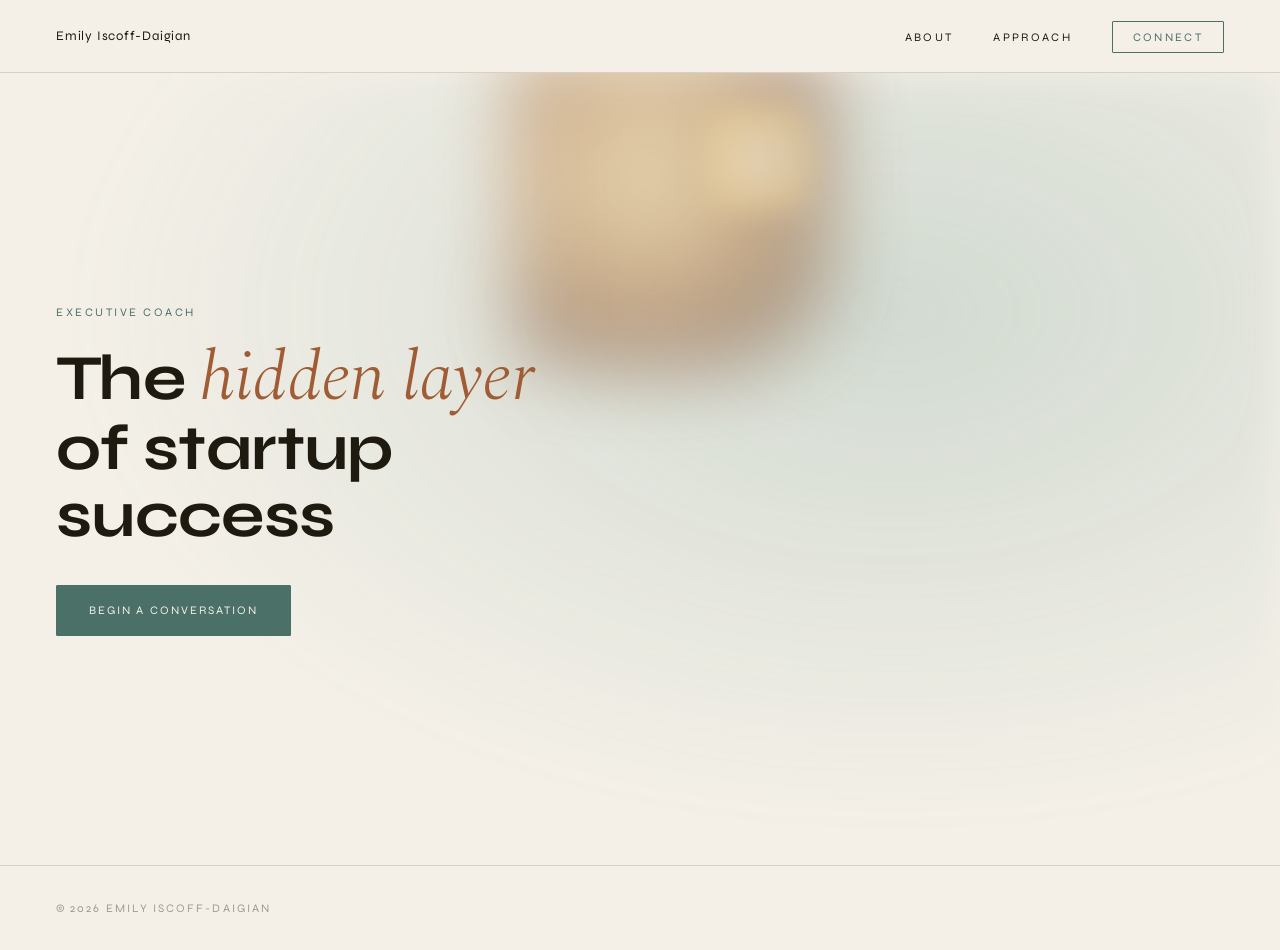
==== index.html @ 6ed61cd8 "Remove page teasers section from landing page https://claude.ai/code/session_013zcBgqRzsQoxGCvCycDuA" ====
<!DOCTYPE html>
<html lang="en">
<head>
  <meta charset="UTF-8" />
  <meta name="viewport" content="width=device-width, initial-scale=1.0" />
  <title>Emily Iscoff-Daigian — Executive Coach</title>
  <meta name="description" content="Executive coaching for founders and startup leaders. Emily Iscoff-Daigian works at the intersection of depth and performance." />
  <link rel="stylesheet" href="styles.css" />
</head>
<body>

  <!-- Navigation -->
  <nav class="site-nav">
    <a href="index.html" class="nav-logo">Emily Iscoff-Daigian</a>
    <ul class="nav-links">
      <li><a href="about.html">About</a></li>
      <li><a href="services.html">Approach</a></li>
      <li><a href="contact.html" class="nav-cta">Connect</a></li>
    </ul>
    <button class="hamburger" aria-label="Toggle menu" aria-expanded="false">
      <span></span>
      <span></span>
      <span></span>
    </button>
  </nav>

  <!-- Mobile menu -->
  <div class="mobile-menu">
    <a href="about.html">About</a>
    <a href="services.html">Approach</a>
    <a href="contact.html">Connect</a>
  </div>

  <!-- Hero -->
  <section class="hero">
    <div class="orb-1"></div>
    <div class="orb-2"></div>
    <div class="orb-3"></div>
    <div class="hero-content">
      <p class="eyebrow">Executive Coach</p>
      <h1>
        The <em class="italic-accent">hidden layer</em><br>
        of startup success
      </h1>
      <a href="https://calendly.com/emily_foundercoach/20min" class="btn btn-sage">Begin a conversation</a>
    </div>
  </section>

  <!-- Footer -->
  <footer class="site-footer">
    <p>&copy; 2026 Emily Iscoff-Daigian</p>
  </footer>

  <script src="script.js"></script>
</body>
</html>
---- styles.css ----
/* ============================================================
   Emily Iscoff-Daigian — Executive Coaching Site
   Design system per brief
   ============================================================ */

/* Google Fonts */
@import url('https://fonts.googleapis.com/css2?family=Syne:wght@400;500;700&family=Spectral:ital,wght@1,300&display=swap');

/* ------------------------------------------------------------
   Custom Properties
   ------------------------------------------------------------ */
:root {
  --dark-earth:    #1E1A10;
  --terracotta:    #A05C34;
  --coastal-sage:  #4A7068;
  --deep-teal:     #3A4E48;
  --linen:         #F4F0E8;
  --warm-sand:     #EDE8DE;
  --border:        0.5px solid #D8D0C0;
}

/* ------------------------------------------------------------
   Reset & Base
   ------------------------------------------------------------ */
*, *::before, *::after {
  box-sizing: border-box;
  margin: 0;
  padding: 0;
}

html {
  font-size: 16px;
  scroll-behavior: smooth;
}

body {
  background-color: var(--linen);
  color: var(--dark-earth);
  font-family: 'Syne', sans-serif;
  font-weight: 400;
  line-height: 1.75;
  -webkit-font-smoothing: antialiased;
  -moz-osx-font-smoothing: grayscale;
}

img {
  display: block;
  max-width: 100%;
}

a {
  color: inherit;
  text-decoration: none;
}

/* ------------------------------------------------------------
   Typography helpers
   ------------------------------------------------------------ */
h1, h2, h3 {
  font-family: 'Syne', sans-serif;
  font-weight: 700;
  letter-spacing: -0.01em;
  line-height: 1.08;
  color: var(--dark-earth);
}

.italic-accent {
  font-family: 'Spectral', serif;
  font-weight: 300;
  font-style: italic;
  color: var(--terracotta);
  font-size: 1.08em;
}

.eyebrow {
  font-family: 'Syne', sans-serif;
  font-weight: 400;
  font-size: 0.72rem;
  text-transform: uppercase;
  letter-spacing: 0.22em;
  color: var(--coastal-sage);
}

/* ------------------------------------------------------------
   Navigation
   ------------------------------------------------------------ */
.site-nav {
  display: flex;
  align-items: center;
  justify-content: space-between;
  padding: 22px 56px;
  border-bottom: var(--border);
  background: var(--linen);
  position: sticky;
  top: 0;
  z-index: 200;
}

.nav-logo {
  font-family: 'Syne', sans-serif;
  font-weight: 400;
  font-size: 0.82rem;
  letter-spacing: 0.06em;
  color: var(--dark-earth);
  text-decoration: none;
  white-space: nowrap;
}

.nav-links {
  display: flex;
  align-items: center;
  gap: 40px;
  list-style: none;
}

.nav-links a {
  font-family: 'Syne', sans-serif;
  font-weight: 400;
  font-size: 0.72rem;
  text-transform: uppercase;
  letter-spacing: 0.2em;
  color: var(--dark-earth);
  text-decoration: none;
  transition: color 0.2s ease;
}

.nav-links a:hover {
  color: var(--terracotta);
}

.nav-links .nav-cta {
  border: 0.5px solid var(--coastal-sage);
  padding: 8px 20px;
  border-radius: 1px;
  color: var(--coastal-sage);
}

.nav-links .nav-cta:hover {
  color: var(--terracotta);
  border-color: var(--terracotta);
}

/* Hamburger */
.hamburger {
  display: none;
  flex-direction: column;
  gap: 5px;
  cursor: pointer;
  background: none;
  border: none;
  padding: 4px;
}

.hamburger span {
  display: block;
  width: 22px;
  height: 1px;
  background: var(--dark-earth);
  transition: all 0.25s ease;
}

.hamburger.open span:nth-child(1) {
  transform: translateY(6px) rotate(45deg);
}
.hamburger.open span:nth-child(2) {
  opacity: 0;
}
.hamburger.open span:nth-child(3) {
  transform: translateY(-6px) rotate(-45deg);
}

/* Mobile menu */
.mobile-menu {
  display: none;
  position: fixed;
  top: 65px;
  left: 0;
  right: 0;
  background: var(--linen);
  border-bottom: var(--border);
  padding: 8px 0;
  z-index: 199;
}

.mobile-menu.open {
  display: block;
}

.mobile-menu a {
  display: block;
  font-family: 'Syne', sans-serif;
  font-weight: 400;
  font-size: 0.78rem;
  text-transform: uppercase;
  letter-spacing: 0.2em;
  color: var(--dark-earth);
  text-decoration: none;
  padding: 16px 24px;
  border-bottom: var(--border);
  transition: color 0.2s;
}

.mobile-menu a:last-child {
  border-bottom: none;
}

.mobile-menu a:hover {
  color: var(--terracotta);
}

/* ------------------------------------------------------------
   Buttons
   ------------------------------------------------------------ */
.btn {
  display: inline-block;
  font-family: 'Syne', sans-serif;
  font-weight: 400;
  font-size: 0.72rem;
  text-transform: uppercase;
  letter-spacing: 0.18em;
  text-decoration: none;
  padding: 14px 32px;
  border-radius: 1px;
  transition: background 0.2s ease, border-color 0.2s ease, color 0.2s ease;
  cursor: pointer;
}

.btn-sage {
  background: var(--coastal-sage);
  color: var(--linen);
  border: 0.5px solid var(--coastal-sage);
}

.btn-sage:hover {
  background: var(--deep-teal);
  border-color: var(--deep-teal);
}

.btn-outline {
  background: transparent;
  color: var(--coastal-sage);
  border: 0.5px solid var(--coastal-sage);
}

.btn-outline:hover {
  color: var(--terracotta);
  border-color: var(--terracotta);
}

/* ------------------------------------------------------------
   Hero — Landing page
   ------------------------------------------------------------ */
.hero {
  position: relative;
  min-height: 88vh;
  display: flex;
  align-items: center;
  padding: 80px 56px;
  overflow: hidden;
  background: var(--linen);
}

/* Orb layers */
.orb-1,
.orb-2,
.orb-3 {
  position: absolute;
  pointer-events: none;
  z-index: 0;
}

.orb-1 {
  inset: 0;
  background: radial-gradient(ellipse at 70% 30%, rgba(100,150,138,0.24) 0%, transparent 65%);
  filter: blur(20px);
}

.orb-2 {
  top: -20px;
  left: 40%;
  width: 320px;
  height: 320px;
  background: radial-gradient(circle at 42% 38%, #F0C880 0%, #C07830 40%, #6A3010 70%, transparent 90%);
  opacity: 0.44;
  filter: blur(38px);
}

.orb-3 {
  top: 30px;
  left: 55%;
  width: 110px;
  height: 110px;
  background: radial-gradient(circle, #FDF4E0 0%, #F0D8A0 60%, transparent 100%);
  opacity: 0.5;
  filter: blur(14px);
}

.hero-content {
  position: relative;
  z-index: 1;
  max-width: 560px;
}

.hero-content h1 {
  font-size: clamp(2.6rem, 5vw, 4.2rem);
  margin: 20px 0 36px;
  line-height: 1.05;
}

/* ------------------------------------------------------------
   Below-fold page teasers
   ------------------------------------------------------------ */
.page-teasers {
  padding: 80px 56px;
  max-width: 1100px;
  margin: 0 auto;
}

.teasers-grid {
  display: grid;
  grid-template-columns: 1fr 1fr 1fr;
}

.teaser-item {
  padding: 40px 48px 40px 0;
}

.teaser-item + .teaser-item {
  padding-left: 48px;
  border-left: var(--border);
}

.teaser-label {
  font-family: 'Syne', sans-serif;
  font-weight: 700;
  font-size: 0.88rem;
  letter-spacing: -0.01em;
  margin-bottom: 10px;
  color: var(--dark-earth);
}

.teaser-desc {
  font-size: 0.88rem;
  line-height: 1.65;
  color: var(--dark-earth);
  opacity: 0.65;
}

/* ------------------------------------------------------------
   Quote band
   ------------------------------------------------------------ */
.quote-band {
  background: var(--deep-teal);
  padding: 88px 56px;
}

.quote-band blockquote {
  max-width: 680px;
  margin: 0 auto;
  font-family: 'Spectral', serif;
  font-weight: 300;
  font-style: italic;
  font-size: clamp(1.2rem, 2.4vw, 1.65rem);
  color: var(--linen);
  line-height: 1.55;
}

.quote-band cite {
  display: block;
  margin-top: 28px;
  font-family: 'Syne', sans-serif;
  font-style: normal;
  font-weight: 400;
  font-size: 0.7rem;
  text-transform: uppercase;
  letter-spacing: 0.2em;
  color: rgba(244, 240, 232, 0.5);
}

/* ------------------------------------------------------------
   Dividers
   ------------------------------------------------------------ */
.site-divider {
  border: none;
  border-top: var(--border);
  margin: 0 56px;
}

/* ------------------------------------------------------------
   Page header (inner pages)
   ------------------------------------------------------------ */
.page-header {
  padding: 88px 56px 48px;
  max-width: 960px;
  margin: 0 auto;
}

.page-header h1 {
  font-size: clamp(2.2rem, 4.5vw, 3.5rem);
  margin-top: 20px;
  line-height: 1.06;
}

/* ------------------------------------------------------------
   About page
   ------------------------------------------------------------ */
.about-narrative {
  padding: 0 56px 72px;
  max-width: 720px;
  margin: 0 auto;
}

.about-narrative p {
  font-size: 1.05rem;
  line-height: 1.82;
  margin-bottom: 28px;
  color: var(--dark-earth);
}

.about-narrative p:last-child {
  margin-bottom: 0;
}

.headshot-wrap {
  padding: 0 56px 80px;
  max-width: 1100px;
  margin: 0 auto;
}

.headshot-wrap img {
  width: 100%;
  max-height: 620px;
  object-fit: cover;
  object-position: center top;
}

.credentials {
  padding: 56px 56px 88px;
  max-width: 720px;
  margin: 0 auto;
  border-top: var(--border);
}

.credentials p {
  font-size: 0.9rem;
  line-height: 1.75;
  color: var(--dark-earth);
  opacity: 0.7;
  margin-bottom: 16px;
}

.credentials p:last-child {
  margin-bottom: 0;
}

/* ------------------------------------------------------------
   Services & Approach page
   ------------------------------------------------------------ */
.services-intro {
  padding: 0 56px 64px;
  max-width: 720px;
  margin: 0 auto;
}

.services-intro p {
  font-size: 1.05rem;
  line-height: 1.82;
}

.offering {
  padding: 56px 56px;
  max-width: 720px;
  margin: 0 auto;
  border-top: var(--border);
}

.offering h3 {
  font-size: 1rem;
  letter-spacing: 0.01em;
  margin-bottom: 14px;
  color: var(--dark-earth);
}

.offering p {
  font-size: 1rem;
  line-height: 1.82;
  color: var(--dark-earth);
  opacity: 0.75;
}

.services-cta-wrap {
  padding: 64px 56px 88px;
  max-width: 720px;
  margin: 0 auto;
  border-top: var(--border);
}

/* ------------------------------------------------------------
   Contact page
   ------------------------------------------------------------ */
.contact-section {
  padding: 0 56px 88px;
  max-width: 640px;
  margin: 0 auto;
}

.contact-section p {
  font-size: 1.05rem;
  line-height: 1.82;
  margin-bottom: 48px;
  color: var(--dark-earth);
}

/* ------------------------------------------------------------
   Footer
   ------------------------------------------------------------ */
.site-footer {
  padding: 32px 56px;
  border-top: var(--border);
  display: flex;
  align-items: center;
  justify-content: space-between;
}

.site-footer p {
  font-size: 0.72rem;
  text-transform: uppercase;
  letter-spacing: 0.18em;
  color: var(--dark-earth);
  opacity: 0.4;
}

/* ------------------------------------------------------------
   Responsive — mobile
   ------------------------------------------------------------ */
@media (max-width: 768px) {
  .site-nav {
    padding: 18px 24px;
  }

  .nav-links {
    display: none;
  }

  .hamburger {
    display: flex;
  }

  .mobile-menu {
    top: 57px;
  }

  .hero {
    padding: 64px 24px 72px;
    min-height: auto;
  }

  .page-teasers,
  .quote-band,
  .page-header,
  .about-narrative,
  .headshot-wrap,
  .credentials,
  .services-intro,
  .offering,
  .services-cta-wrap,
  .contact-section {
    padding-left: 24px;
    padding-right: 24px;
  }

  .site-divider {
    margin: 0 24px;
  }

  .teasers-grid {
    grid-template-columns: 1fr;
  }

  .teaser-item {
    padding: 36px 0;
    border-bottom: var(--border);
  }

  .teaser-item + .teaser-item {
    padding-left: 0;
    border-left: none;
    border-bottom: var(--border);
  }

  .teaser-item:last-child {
    border-bottom: none;
  }

  .site-footer {
    padding: 28px 24px;
    flex-direction: column;
    gap: 8px;
    text-align: center;
  }
}
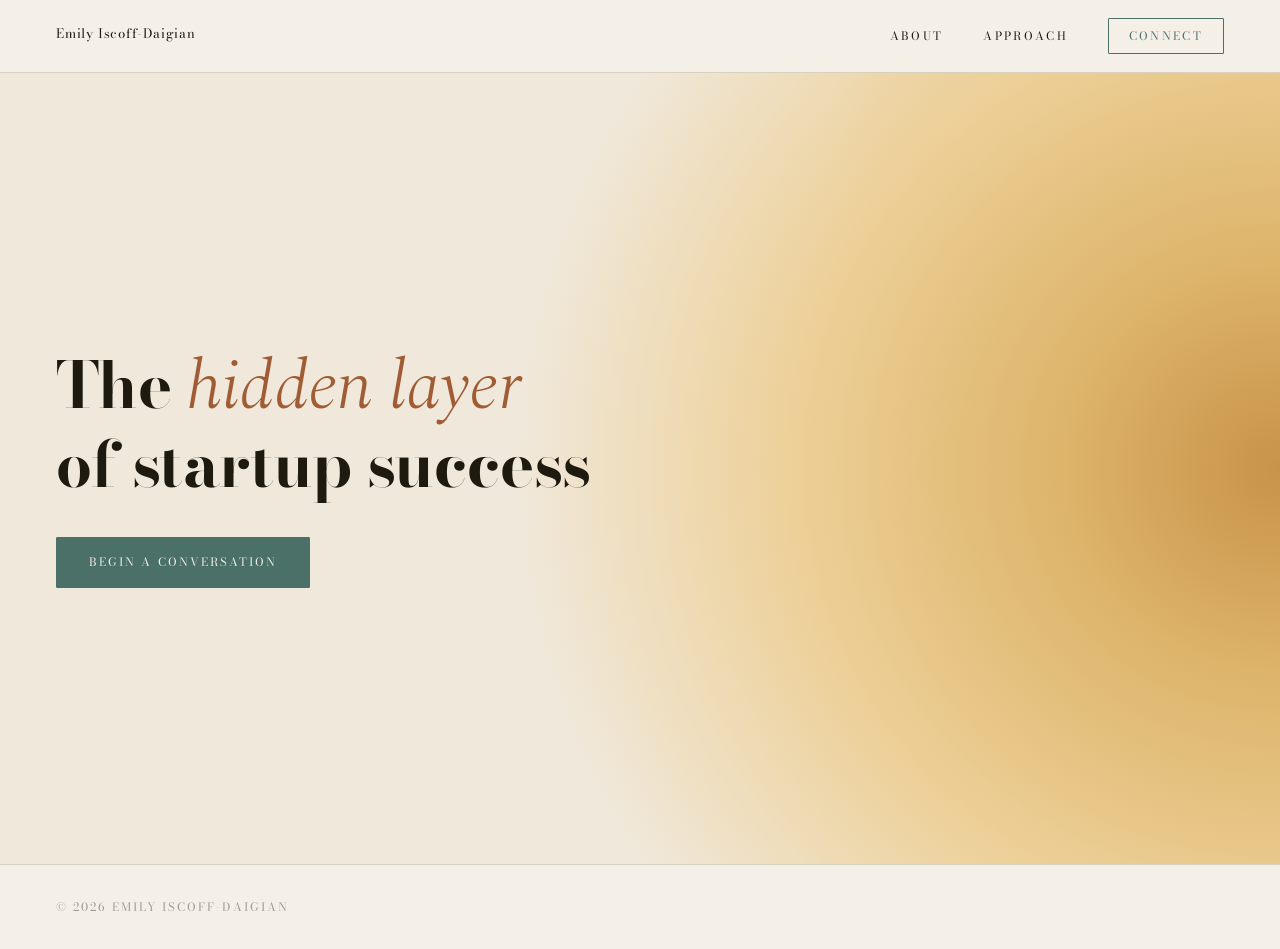
==== commit 30a77921: "Switch Syne to Bodoni Moda, warm gradient hero, remove eyebrow https://claude.ai/code/session_013zcB" ====
--- a/index.html
+++ b/index.html
@@ -33,11 +33,7 @@
 
   <!-- Hero -->
   <section class="hero">
-    <div class="orb-1"></div>
-    <div class="orb-2"></div>
-    <div class="orb-3"></div>
     <div class="hero-content">
-      <p class="eyebrow">Executive Coach</p>
       <h1>
         The <em class="italic-accent">hidden layer</em><br>
         of startup success
--- a/styles.css
+++ b/styles.css
@@ -4,7 +4,7 @@
    ============================================================ */
 
 /* Google Fonts */
-@import url('https://fonts.googleapis.com/css2?family=Syne:wght@400;500;700&family=Spectral:ital,wght@1,300&display=swap');
+@import url('https://fonts.googleapis.com/css2?family=Bodoni+Moda:ital,opsz,wght@0,6..96,400;0,6..96,700;1,6..96,400&family=Spectral:ital,wght@1,300&display=swap');
 
 /* ------------------------------------------------------------
    Custom Properties
@@ -31,12 +31,13 @@
 html {
   font-size: 16px;
   scroll-behavior: smooth;
+  overflow-x: clip; /* clip, not hidden — avoids creating a scroll container */
 }
 
 body {
   background-color: var(--linen);
   color: var(--dark-earth);
-  font-family: 'Syne', sans-serif;
+  font-family: 'Bodoni Moda', serif;
   font-weight: 400;
   line-height: 1.75;
   -webkit-font-smoothing: antialiased;
@@ -57,11 +58,12 @@
    Typography helpers
    ------------------------------------------------------------ */
 h1, h2, h3 {
-  font-family: 'Syne', sans-serif;
+  font-family: 'Bodoni Moda', serif;
   font-weight: 700;
   letter-spacing: -0.01em;
-  line-height: 1.08;
-  color: var(--dark-earth);
+  line-height: 1.2;
+  color: var(--dark-earth);
+  font-optical-sizing: auto;
 }
 
 .italic-accent {
@@ -73,7 +75,7 @@
 }
 
 .eyebrow {
-  font-family: 'Syne', sans-serif;
+  font-family: 'Bodoni Moda', serif;
   font-weight: 400;
   font-size: 0.72rem;
   text-transform: uppercase;
@@ -88,22 +90,33 @@
   display: flex;
   align-items: center;
   justify-content: space-between;
-  padding: 22px 56px;
-  border-bottom: var(--border);
+  padding: 20px 56px 24px;
   background: var(--linen);
   position: sticky;
   top: 0;
   z-index: 200;
 }
 
+/* Border as pseudo-element so it is never in the text's line box */
+.site-nav::after {
+  content: '';
+  position: absolute;
+  bottom: 0;
+  left: 0;
+  right: 0;
+  height: 0.5px;
+  background: #D8D0C0;
+}
+
 .nav-logo {
-  font-family: 'Syne', sans-serif;
+  font-family: 'Bodoni Moda', serif;
   font-weight: 400;
   font-size: 0.82rem;
   letter-spacing: 0.06em;
   color: var(--dark-earth);
   text-decoration: none;
   white-space: nowrap;
+  line-height: 1.5;
 }
 
 .nav-links {
@@ -114,7 +127,7 @@
 }
 
 .nav-links a {
-  font-family: 'Syne', sans-serif;
+  font-family: 'Bodoni Moda', serif;
   font-weight: 400;
   font-size: 0.72rem;
   text-transform: uppercase;
@@ -188,7 +201,7 @@
 
 .mobile-menu a {
   display: block;
-  font-family: 'Syne', sans-serif;
+  font-family: 'Bodoni Moda', serif;
   font-weight: 400;
   font-size: 0.78rem;
   text-transform: uppercase;
@@ -213,7 +226,7 @@
    ------------------------------------------------------------ */
 .btn {
   display: inline-block;
-  font-family: 'Syne', sans-serif;
+  font-family: 'Bodoni Moda', serif;
   font-weight: 400;
   font-size: 0.72rem;
   text-transform: uppercase;
@@ -251,60 +264,25 @@
    Hero — Landing page
    ------------------------------------------------------------ */
 .hero {
-  position: relative;
   min-height: 88vh;
   display: flex;
   align-items: center;
   padding: 80px 56px;
-  overflow: hidden;
-  background: var(--linen);
-}
-
-/* Orb layers */
-.orb-1,
-.orb-2,
-.orb-3 {
-  position: absolute;
-  pointer-events: none;
-  z-index: 0;
-}
-
-.orb-1 {
-  inset: 0;
-  background: radial-gradient(ellipse at 70% 30%, rgba(100,150,138,0.24) 0%, transparent 65%);
-  filter: blur(20px);
-}
-
-.orb-2 {
-  top: -20px;
-  left: 40%;
-  width: 320px;
-  height: 320px;
-  background: radial-gradient(circle at 42% 38%, #F0C880 0%, #C07830 40%, #6A3010 70%, transparent 90%);
-  opacity: 0.44;
-  filter: blur(38px);
-}
-
-.orb-3 {
-  top: 30px;
-  left: 55%;
-  width: 110px;
-  height: 110px;
-  background: radial-gradient(circle, #FDF4E0 0%, #F0D8A0 60%, transparent 100%);
-  opacity: 0.5;
-  filter: blur(14px);
+  background:
+    radial-gradient(ellipse 85% 130% at 100% 50%, #C8924A 0%, #DDB46A 20%, #EDD098 45%, transparent 70%),
+    radial-gradient(ellipse 55% 90% at 95% 5%, rgba(200, 140, 55, 0.45) 0%, transparent 55%),
+    #F0E8DA;
 }
 
 .hero-content {
-  position: relative;
-  z-index: 1;
   max-width: 560px;
 }
 
 .hero-content h1 {
   font-size: clamp(2.6rem, 5vw, 4.2rem);
-  margin: 20px 0 36px;
-  line-height: 1.05;
+  margin: 0 0 36px;
+  line-height: 1.15;
+  font-optical-sizing: auto;
 }
 
 /* ------------------------------------------------------------
@@ -331,7 +309,7 @@
 }
 
 .teaser-label {
-  font-family: 'Syne', sans-serif;
+  font-family: 'Bodoni Moda', serif;
   font-weight: 700;
   font-size: 0.88rem;
   letter-spacing: -0.01em;
@@ -368,7 +346,7 @@
 .quote-band cite {
   display: block;
   margin-top: 28px;
-  font-family: 'Syne', sans-serif;
+  font-family: 'Bodoni Moda', serif;
   font-style: normal;
   font-weight: 400;
   font-size: 0.7rem;
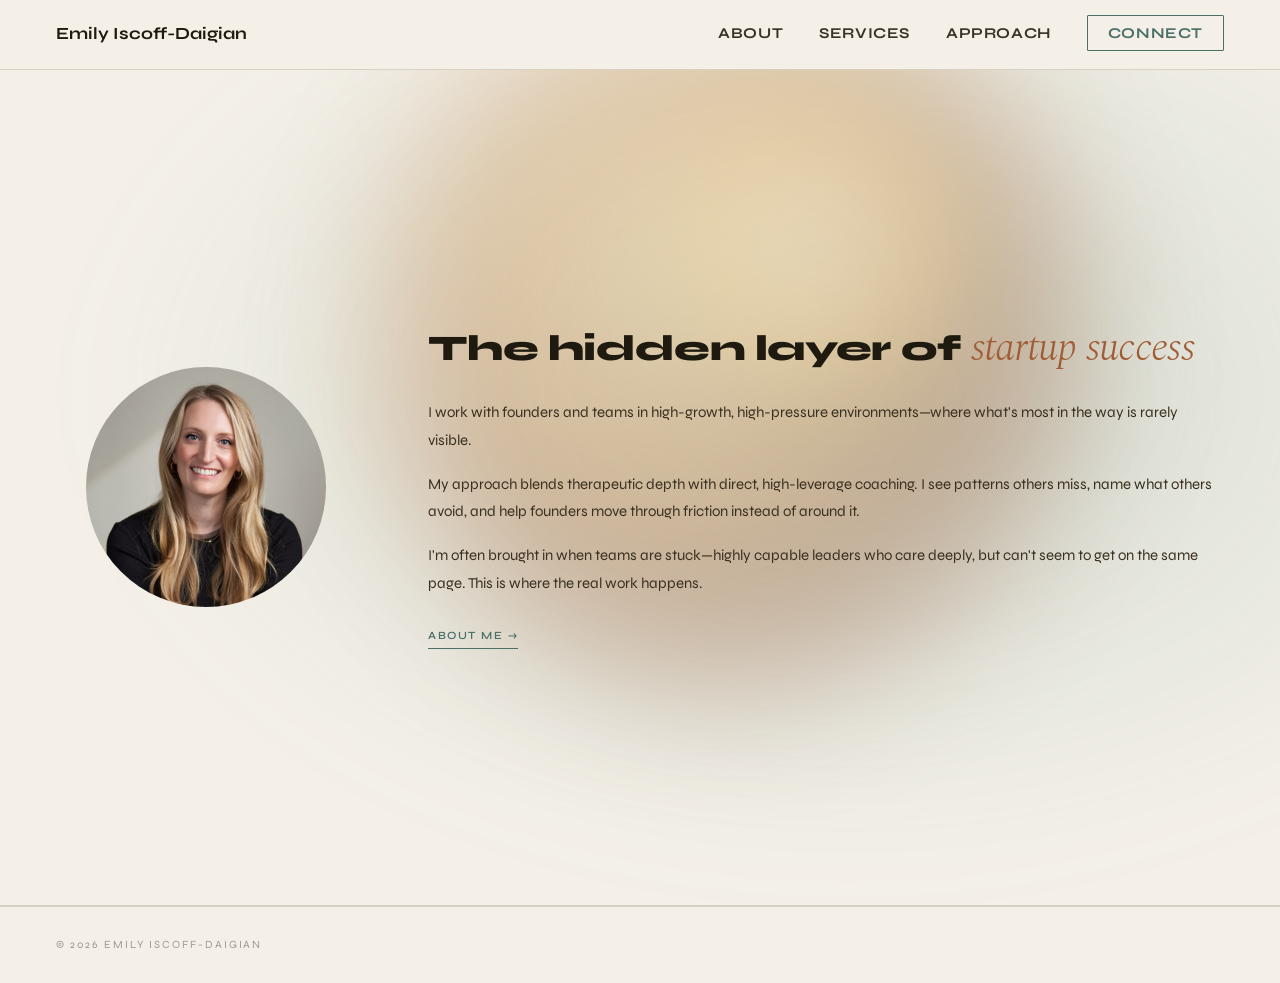
==== commit ae0e6c04: "Full rebuild: 5-page site, new design system, orb on all pages - Switch back to Syne (400/600/700/80" ====
--- a/index.html
+++ b/index.html
@@ -9,40 +9,46 @@
 </head>
 <body>
 
-  <!-- Navigation -->
   <nav class="site-nav">
     <a href="index.html" class="nav-logo">Emily Iscoff-Daigian</a>
     <ul class="nav-links">
       <li><a href="about.html">About</a></li>
-      <li><a href="services.html">Approach</a></li>
+      <li><a href="services.html">Services</a></li>
+      <li><a href="approach.html">Approach</a></li>
       <li><a href="contact.html" class="nav-cta">Connect</a></li>
     </ul>
     <button class="hamburger" aria-label="Toggle menu" aria-expanded="false">
-      <span></span>
-      <span></span>
-      <span></span>
+      <span></span><span></span><span></span>
     </button>
   </nav>
 
-  <!-- Mobile menu -->
   <div class="mobile-menu">
     <a href="about.html">About</a>
-    <a href="services.html">Approach</a>
+    <a href="services.html">Services</a>
+    <a href="approach.html">Approach</a>
     <a href="contact.html">Connect</a>
   </div>
 
-  <!-- Hero -->
   <section class="hero">
-    <div class="hero-content">
-      <h1>
-        The <em class="italic-accent">hidden layer</em><br>
-        of startup success
-      </h1>
-      <a href="https://calendly.com/emily_foundercoach/20min" class="btn btn-sage">Begin a conversation</a>
+    <div class="orb-wrapper">
+      <div class="orb-layer-1"></div>
+      <div class="orb-layer-2"></div>
+      <div class="orb-layer-3"></div>
+    </div>
+
+    <div class="hero-photo">
+      <img src="images/headshot.jpg" alt="Emily Iscoff-Daigian" class="hero-headshot" />
+    </div>
+
+    <div class="hero-text">
+      <h1>The hidden layer of <em class="italic-accent">startup success</em></h1>
+      <p>I work with founders and teams in high-growth, high-pressure environments—where what's most in the way is rarely visible.</p>
+      <p>My approach blends therapeutic depth with direct, high-leverage coaching. I see patterns others miss, name what others avoid, and help founders move through friction instead of around it.</p>
+      <p>I'm often brought in when teams are stuck—highly capable leaders who care deeply, but can't seem to get on the same page. This is where the real work happens.</p>
+      <a href="about.html" class="text-link">About me →</a>
     </div>
   </section>
 
-  <!-- Footer -->
   <footer class="site-footer">
     <p>&copy; 2026 Emily Iscoff-Daigian</p>
   </footer>
--- a/styles.css
+++ b/styles.css
@@ -1,22 +1,22 @@
 /* ============================================================
    Emily Iscoff-Daigian — Executive Coaching Site
-   Design system per brief
    ============================================================ */
 
-/* Google Fonts */
-@import url('https://fonts.googleapis.com/css2?family=Bodoni+Moda:ital,opsz,wght@0,6..96,400;0,6..96,700;1,6..96,400&family=Spectral:ital,wght@1,300&display=swap');
+@import url('https://fonts.googleapis.com/css2?family=Syne:wght@400;500;600;700;800&family=Spectral:ital,wght@1,300&display=swap');
 
 /* ------------------------------------------------------------
    Custom Properties
    ------------------------------------------------------------ */
 :root {
-  --dark-earth:    #1E1A10;
-  --terracotta:    #A05C34;
-  --coastal-sage:  #4A7068;
-  --deep-teal:     #3A4E48;
-  --linen:         #F4F0E8;
-  --warm-sand:     #EDE8DE;
-  --border:        0.5px solid #D8D0C0;
+  --dark-earth:   #1E1A10;
+  --body-text:    #3A3020;
+  --nav-link:     #3A3428;
+  --terracotta:   #A05C34;
+  --coastal-sage: #4A7068;
+  --deep-teal:    #3A4E48;
+  --linen:        #F4F0E8;
+  --warm-sand:    #EDE8DE;
+  --border:       0.5px solid #D8D0C0;
 }
 
 /* ------------------------------------------------------------
@@ -31,15 +31,16 @@
 html {
   font-size: 16px;
   scroll-behavior: smooth;
-  overflow-x: clip; /* clip, not hidden — avoids creating a scroll container */
+  overflow-x: clip;
 }
 
 body {
   background-color: var(--linen);
-  color: var(--dark-earth);
-  font-family: 'Bodoni Moda', serif;
+  color: var(--body-text);
+  font-family: 'Syne', sans-serif;
   font-weight: 400;
-  line-height: 1.75;
+  font-size: 15px;
+  line-height: 1.85;
   -webkit-font-smoothing: antialiased;
   -moz-osx-font-smoothing: grayscale;
 }
@@ -55,15 +56,24 @@
 }
 
 /* ------------------------------------------------------------
-   Typography helpers
-   ------------------------------------------------------------ */
-h1, h2, h3 {
-  font-family: 'Bodoni Moda', serif;
+   Typography
+   ------------------------------------------------------------ */
+h1 {
+  font-family: 'Syne', sans-serif;
+  font-weight: 800;
+  font-size: 48px;
+  letter-spacing: -0.02em;
+  line-height: 1.1;
+  color: var(--dark-earth);
+}
+
+h2 {
+  font-family: 'Syne', sans-serif;
   font-weight: 700;
+  font-size: 22px;
   letter-spacing: -0.01em;
-  line-height: 1.2;
+  line-height: 1.25;
   color: var(--dark-earth);
-  font-optical-sizing: auto;
 }
 
 .italic-accent {
@@ -71,16 +81,7 @@
   font-weight: 300;
   font-style: italic;
   color: var(--terracotta);
-  font-size: 1.08em;
-}
-
-.eyebrow {
-  font-family: 'Bodoni Moda', serif;
-  font-weight: 400;
-  font-size: 0.72rem;
-  text-transform: uppercase;
-  letter-spacing: 0.22em;
-  color: var(--coastal-sage);
+  font-size: 1.1em;
 }
 
 /* ------------------------------------------------------------
@@ -90,14 +91,13 @@
   display: flex;
   align-items: center;
   justify-content: space-between;
-  padding: 20px 56px 24px;
+  padding: 20px 56px 22px;
   background: var(--linen);
   position: sticky;
   top: 0;
   z-index: 200;
 }
 
-/* Border as pseudo-element so it is never in the text's line box */
 .site-nav::after {
   content: '';
   position: absolute;
@@ -109,10 +109,9 @@
 }
 
 .nav-logo {
-  font-family: 'Bodoni Moda', serif;
-  font-weight: 400;
-  font-size: 0.82rem;
-  letter-spacing: 0.06em;
+  font-family: 'Syne', sans-serif;
+  font-weight: 700;
+  font-size: 17px;
   color: var(--dark-earth);
   text-decoration: none;
   white-space: nowrap;
@@ -122,17 +121,17 @@
 .nav-links {
   display: flex;
   align-items: center;
-  gap: 40px;
+  gap: 36px;
   list-style: none;
 }
 
 .nav-links a {
-  font-family: 'Bodoni Moda', serif;
-  font-weight: 400;
-  font-size: 0.72rem;
+  font-family: 'Syne', sans-serif;
+  font-weight: 700;
+  font-size: 15px;
   text-transform: uppercase;
-  letter-spacing: 0.2em;
-  color: var(--dark-earth);
+  letter-spacing: 0.04em;
+  color: var(--nav-link);
   text-decoration: none;
   transition: color 0.2s ease;
 }
@@ -172,21 +171,15 @@
   transition: all 0.25s ease;
 }
 
-.hamburger.open span:nth-child(1) {
-  transform: translateY(6px) rotate(45deg);
-}
-.hamburger.open span:nth-child(2) {
-  opacity: 0;
-}
-.hamburger.open span:nth-child(3) {
-  transform: translateY(-6px) rotate(-45deg);
-}
+.hamburger.open span:nth-child(1) { transform: translateY(6px) rotate(45deg); }
+.hamburger.open span:nth-child(2) { opacity: 0; }
+.hamburger.open span:nth-child(3) { transform: translateY(-6px) rotate(-45deg); }
 
 /* Mobile menu */
 .mobile-menu {
   display: none;
   position: fixed;
-  top: 65px;
+  top: 63px;
   left: 0;
   right: 0;
   background: var(--linen);
@@ -195,44 +188,37 @@
   z-index: 199;
 }
 
-.mobile-menu.open {
-  display: block;
-}
+.mobile-menu.open { display: block; }
 
 .mobile-menu a {
   display: block;
-  font-family: 'Bodoni Moda', serif;
-  font-weight: 400;
-  font-size: 0.78rem;
+  font-family: 'Syne', sans-serif;
+  font-weight: 700;
+  font-size: 14px;
   text-transform: uppercase;
-  letter-spacing: 0.2em;
-  color: var(--dark-earth);
+  letter-spacing: 0.04em;
+  color: var(--nav-link);
   text-decoration: none;
   padding: 16px 24px;
   border-bottom: var(--border);
   transition: color 0.2s;
 }
 
-.mobile-menu a:last-child {
-  border-bottom: none;
-}
-
-.mobile-menu a:hover {
-  color: var(--terracotta);
-}
-
-/* ------------------------------------------------------------
-   Buttons
+.mobile-menu a:last-child { border-bottom: none; }
+.mobile-menu a:hover { color: var(--terracotta); }
+
+/* ------------------------------------------------------------
+   Buttons & Links
    ------------------------------------------------------------ */
 .btn {
   display: inline-block;
-  font-family: 'Bodoni Moda', serif;
-  font-weight: 400;
-  font-size: 0.72rem;
+  font-family: 'Syne', sans-serif;
+  font-weight: 600;
+  font-size: 11px;
   text-transform: uppercase;
-  letter-spacing: 0.18em;
+  letter-spacing: 0.14em;
   text-decoration: none;
-  padding: 14px 32px;
+  padding: 14px 28px;
   border-radius: 1px;
   transition: background 0.2s ease, border-color 0.2s ease, color 0.2s ease;
   cursor: pointer;
@@ -260,248 +246,222 @@
   border-color: var(--terracotta);
 }
 
-/* ------------------------------------------------------------
-   Hero — Landing page
+.text-link {
+  font-family: 'Syne', sans-serif;
+  font-weight: 600;
+  font-size: 11px;
+  text-transform: uppercase;
+  letter-spacing: 0.14em;
+  color: var(--coastal-sage);
+  text-decoration: none;
+  border-bottom: 0.5px solid var(--coastal-sage);
+  padding-bottom: 2px;
+  display: inline-block;
+  transition: color 0.2s, border-color 0.2s;
+}
+
+.text-link:hover {
+  color: var(--terracotta);
+  border-color: var(--terracotta);
+}
+
+/* ------------------------------------------------------------
+   Orb treatment (shared across all pages)
+   ------------------------------------------------------------ */
+.orb-wrapper {
+  position: absolute;
+  inset: 0;
+  pointer-events: none;
+  overflow: hidden;
+}
+
+.orb-layer-1 {
+  position: absolute;
+  inset: -60px;
+  background: radial-gradient(ellipse at 65% 40%, rgba(100,150,138,0.22) 0%, transparent 60%);
+  filter: blur(40px);
+}
+
+.orb-layer-2 {
+  position: absolute;
+  top: -80px;
+  left: 30%;
+  width: 700px;
+  height: 700px;
+  border-radius: 50%;
+  background: radial-gradient(circle at 42% 38%, #F0C880 0%, #C07830 38%, #7A3E18 65%, transparent 88%);
+  opacity: 0.36;
+  filter: blur(70px);
+}
+
+.orb-layer-3 {
+  position: absolute;
+  top: 20px;
+  left: 52%;
+  width: 300px;
+  height: 300px;
+  border-radius: 50%;
+  background: radial-gradient(circle, #FDF4E0 0%, #F0D8A0 55%, transparent 100%);
+  opacity: 0.38;
+  filter: blur(40px);
+}
+
+/* ------------------------------------------------------------
+   Landing page — two-column hero
    ------------------------------------------------------------ */
 .hero {
-  min-height: 88vh;
+  position: relative;
+  overflow: hidden;
+  padding: 72px 56px;
+  display: grid;
+  grid-template-columns: 300px 1fr;
+  gap: 72px;
+  align-items: center;
+  min-height: calc(100vh - 64px);
+  border-bottom: var(--border);
+}
+
+.hero-photo {
+  position: relative;
+  z-index: 1;
   display: flex;
   align-items: center;
-  padding: 80px 56px;
-  background:
-    radial-gradient(ellipse 85% 130% at 100% 50%, #C8924A 0%, #DDB46A 20%, #EDD098 45%, transparent 70%),
-    radial-gradient(ellipse 55% 90% at 95% 5%, rgba(200, 140, 55, 0.45) 0%, transparent 55%),
-    #F0E8DA;
-}
-
-.hero-content {
-  max-width: 560px;
-}
-
-.hero-content h1 {
-  font-size: clamp(2.6rem, 5vw, 4.2rem);
-  margin: 0 0 36px;
+  justify-content: center;
+}
+
+.hero-headshot {
+  width: 240px;
+  height: 240px;
+  border-radius: 50%;
+  object-fit: cover;
+  object-position: center 8%;
+  display: block;
+}
+
+.headshot-placeholder {
+  width: 240px;
+  height: 240px;
+  border-radius: 50%;
+  background: #D8D0C0;
+  display: flex;
+  align-items: center;
+  justify-content: center;
+}
+
+.hero-text {
+  position: relative;
+  z-index: 1;
+}
+
+.hero-text h1 {
+  font-size: 36px;
   line-height: 1.15;
-  font-optical-sizing: auto;
-}
-
-/* ------------------------------------------------------------
-   Below-fold page teasers
-   ------------------------------------------------------------ */
-.page-teasers {
-  padding: 80px 56px;
-  max-width: 1100px;
-  margin: 0 auto;
-}
-
-.teasers-grid {
-  display: grid;
-  grid-template-columns: 1fr 1fr 1fr;
-}
-
-.teaser-item {
-  padding: 40px 48px 40px 0;
-}
-
-.teaser-item + .teaser-item {
-  padding-left: 48px;
-  border-left: var(--border);
-}
-
-.teaser-label {
-  font-family: 'Bodoni Moda', serif;
-  font-weight: 700;
-  font-size: 0.88rem;
-  letter-spacing: -0.01em;
-  margin-bottom: 10px;
-  color: var(--dark-earth);
-}
-
-.teaser-desc {
-  font-size: 0.88rem;
-  line-height: 1.65;
-  color: var(--dark-earth);
-  opacity: 0.65;
-}
-
-/* ------------------------------------------------------------
-   Quote band
-   ------------------------------------------------------------ */
-.quote-band {
-  background: var(--deep-teal);
-  padding: 88px 56px;
-}
-
-.quote-band blockquote {
-  max-width: 680px;
-  margin: 0 auto;
-  font-family: 'Spectral', serif;
-  font-weight: 300;
-  font-style: italic;
-  font-size: clamp(1.2rem, 2.4vw, 1.65rem);
-  color: var(--linen);
-  line-height: 1.55;
-}
-
-.quote-band cite {
-  display: block;
-  margin-top: 28px;
-  font-family: 'Bodoni Moda', serif;
-  font-style: normal;
-  font-weight: 400;
-  font-size: 0.7rem;
-  text-transform: uppercase;
-  letter-spacing: 0.2em;
-  color: rgba(244, 240, 232, 0.5);
-}
-
-/* ------------------------------------------------------------
-   Dividers
-   ------------------------------------------------------------ */
-.site-divider {
-  border: none;
-  border-top: var(--border);
-  margin: 0 56px;
-}
-
-/* ------------------------------------------------------------
-   Page header (inner pages)
+  margin-bottom: 28px;
+}
+
+.hero-text p {
+  font-size: 15px;
+  line-height: 1.85;
+  color: var(--body-text);
+  margin-bottom: 16px;
+}
+
+.hero-text .text-link {
+  margin-top: 12px;
+}
+
+/* ------------------------------------------------------------
+   Inner page header (orb zone)
    ------------------------------------------------------------ */
 .page-header {
-  padding: 88px 56px 48px;
-  max-width: 960px;
-  margin: 0 auto;
+  position: relative;
+  overflow: hidden;
+  padding: 72px 56px 56px;
+  border-bottom: var(--border);
 }
 
 .page-header h1 {
-  font-size: clamp(2.2rem, 4.5vw, 3.5rem);
-  margin-top: 20px;
-  line-height: 1.06;
-}
-
-/* ------------------------------------------------------------
-   About page
-   ------------------------------------------------------------ */
-.about-narrative {
-  padding: 0 56px 72px;
+  position: relative;
+  z-index: 1;
+}
+
+/* ------------------------------------------------------------
+   Page body (inner pages)
+   ------------------------------------------------------------ */
+.page-body {
   max-width: 720px;
   margin: 0 auto;
-}
-
-.about-narrative p {
-  font-size: 1.05rem;
-  line-height: 1.82;
-  margin-bottom: 28px;
-  color: var(--dark-earth);
-}
-
-.about-narrative p:last-child {
+  padding: 56px 40px 88px;
+}
+
+.page-body p {
+  font-size: 15px;
+  line-height: 1.85;
+  color: var(--body-text);
+  margin-bottom: 20px;
+}
+
+.page-body p:last-child {
   margin-bottom: 0;
 }
 
-.headshot-wrap {
-  padding: 0 56px 80px;
-  max-width: 1100px;
-  margin: 0 auto;
-}
-
-.headshot-wrap img {
-  width: 100%;
-  max-height: 620px;
-  object-fit: cover;
-  object-position: center top;
-}
-
-.credentials {
-  padding: 56px 56px 88px;
-  max-width: 720px;
-  margin: 0 auto;
+/* Content sections (services / approach) */
+.content-section {
+  margin-top: 44px;
+  padding-top: 44px;
   border-top: var(--border);
 }
 
-.credentials p {
-  font-size: 0.9rem;
-  line-height: 1.75;
-  color: var(--dark-earth);
-  opacity: 0.7;
+.content-section:first-child {
+  margin-top: 0;
+  padding-top: 0;
+  border-top: none;
+}
+
+.content-section h2 {
+  margin-bottom: 20px;
+}
+
+.content-section p {
+  font-size: 15px;
+  line-height: 1.85;
+  color: var(--body-text);
   margin-bottom: 16px;
 }
 
-.credentials p:last-child {
+.content-section p:last-child {
   margin-bottom: 0;
 }
 
-/* ------------------------------------------------------------
-   Services & Approach page
-   ------------------------------------------------------------ */
-.services-intro {
-  padding: 0 56px 64px;
-  max-width: 720px;
-  margin: 0 auto;
-}
-
-.services-intro p {
-  font-size: 1.05rem;
-  line-height: 1.82;
-}
-
-.offering {
-  padding: 56px 56px;
-  max-width: 720px;
-  margin: 0 auto;
+.content-section ul {
+  margin: 0 0 16px 0;
+  padding-left: 18px;
+}
+
+.content-section ul li {
+  font-size: 15px;
+  line-height: 1.85;
+  color: var(--body-text);
+  margin-bottom: 4px;
+}
+
+/* CTA row at bottom of page body */
+.page-cta {
+  margin-top: 48px;
+  padding-top: 48px;
   border-top: var(--border);
 }
 
-.offering h3 {
-  font-size: 1rem;
-  letter-spacing: 0.01em;
-  margin-bottom: 14px;
-  color: var(--dark-earth);
-}
-
-.offering p {
-  font-size: 1rem;
-  line-height: 1.82;
-  color: var(--dark-earth);
-  opacity: 0.75;
-}
-
-.services-cta-wrap {
-  padding: 64px 56px 88px;
-  max-width: 720px;
-  margin: 0 auto;
+/* ------------------------------------------------------------
+   Footer
+   ------------------------------------------------------------ */
+.site-footer {
+  padding: 28px 56px;
   border-top: var(--border);
 }
 
-/* ------------------------------------------------------------
-   Contact page
-   ------------------------------------------------------------ */
-.contact-section {
-  padding: 0 56px 88px;
-  max-width: 640px;
-  margin: 0 auto;
-}
-
-.contact-section p {
-  font-size: 1.05rem;
-  line-height: 1.82;
-  margin-bottom: 48px;
-  color: var(--dark-earth);
-}
-
-/* ------------------------------------------------------------
-   Footer
-   ------------------------------------------------------------ */
-.site-footer {
-  padding: 32px 56px;
-  border-top: var(--border);
-  display: flex;
-  align-items: center;
-  justify-content: space-between;
-}
-
 .site-footer p {
-  font-size: 0.72rem;
+  font-size: 11px;
   text-transform: uppercase;
   letter-spacing: 0.18em;
   color: var(--dark-earth);
@@ -509,11 +469,11 @@
 }
 
 /* ------------------------------------------------------------
-   Responsive — mobile
+   Responsive
    ------------------------------------------------------------ */
 @media (max-width: 768px) {
   .site-nav {
-    padding: 18px 24px;
+    padding: 18px 24px 20px;
   }
 
   .nav-links {
@@ -525,55 +485,33 @@
   }
 
   .mobile-menu {
-    top: 57px;
+    top: 59px;
   }
 
   .hero {
-    padding: 64px 24px 72px;
+    grid-template-columns: 1fr;
+    padding: 48px 24px 64px;
     min-height: auto;
-  }
-
-  .page-teasers,
-  .quote-band,
-  .page-header,
-  .about-narrative,
-  .headshot-wrap,
-  .credentials,
-  .services-intro,
-  .offering,
-  .services-cta-wrap,
-  .contact-section {
-    padding-left: 24px;
-    padding-right: 24px;
-  }
-
-  .site-divider {
-    margin: 0 24px;
-  }
-
-  .teasers-grid {
-    grid-template-columns: 1fr;
-  }
-
-  .teaser-item {
-    padding: 36px 0;
-    border-bottom: var(--border);
-  }
-
-  .teaser-item + .teaser-item {
-    padding-left: 0;
-    border-left: none;
-    border-bottom: var(--border);
-  }
-
-  .teaser-item:last-child {
-    border-bottom: none;
+    gap: 36px;
+  }
+
+  .hero-photo {
+    justify-content: flex-start;
+  }
+
+  .page-header {
+    padding: 48px 24px 40px;
+  }
+
+  .page-header h1 {
+    font-size: 36px;
+  }
+
+  .page-body {
+    padding: 40px 24px 64px;
   }
 
   .site-footer {
-    padding: 28px 24px;
-    flex-direction: column;
-    gap: 8px;
-    text-align: center;
-  }
-}
+    padding: 24px 24px;
+  }
+}
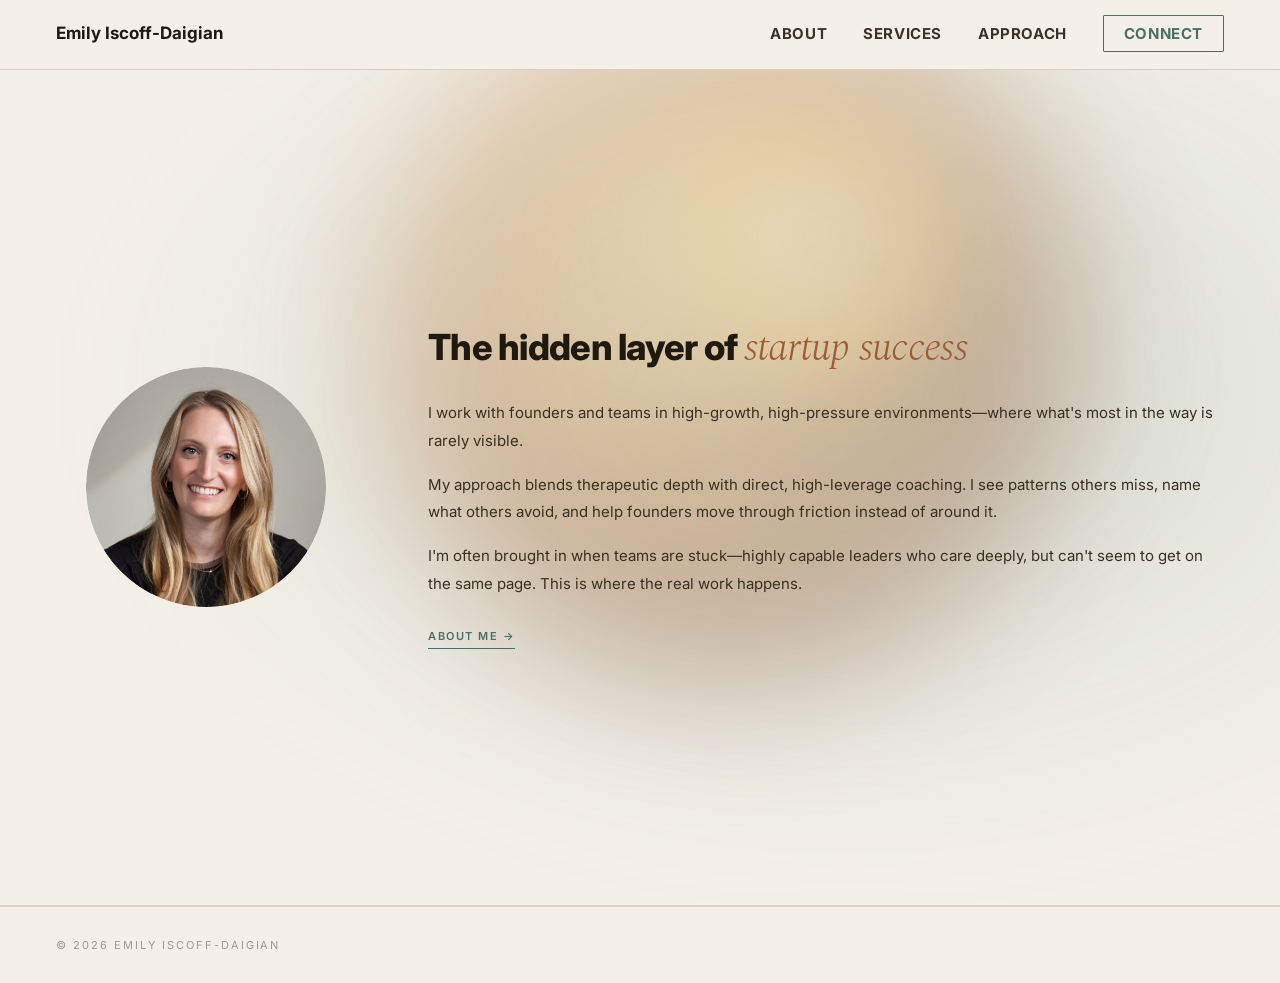
==== commit 7b726938: "Update headshot reference to headshot.png https://claude.ai/code/session_013zcBgqRzsQoxGCvCycDuAm" ====
--- a/index.html
+++ b/index.html
@@ -37,7 +37,7 @@
     </div>
 
     <div class="hero-photo">
-      <img src="images/headshot.jpg" alt="Emily Iscoff-Daigian" class="hero-headshot" />
+      <img src="images/headshot.png" alt="Emily Iscoff-Daigian" class="hero-headshot" />
     </div>
 
     <div class="hero-text">
--- a/styles.css
+++ b/styles.css
@@ -2,7 +2,7 @@
    Emily Iscoff-Daigian — Executive Coaching Site
    ============================================================ */
 
-@import url('https://fonts.googleapis.com/css2?family=Syne:wght@400;500;600;700;800&family=Spectral:ital,wght@1,300&display=swap');
+@import url('https://fonts.googleapis.com/css2?family=Inter:wght@400;600;700;800&family=Spectral:ital,wght@1,300&display=swap');
 
 /* ------------------------------------------------------------
    Custom Properties
@@ -37,7 +37,7 @@
 body {
   background-color: var(--linen);
   color: var(--body-text);
-  font-family: 'Syne', sans-serif;
+  font-family: 'Inter', sans-serif;
   font-weight: 400;
   font-size: 15px;
   line-height: 1.85;
@@ -59,7 +59,7 @@
    Typography
    ------------------------------------------------------------ */
 h1 {
-  font-family: 'Syne', sans-serif;
+  font-family: 'Inter', sans-serif;
   font-weight: 800;
   font-size: 48px;
   letter-spacing: -0.02em;
@@ -68,7 +68,7 @@
 }
 
 h2 {
-  font-family: 'Syne', sans-serif;
+  font-family: 'Inter', sans-serif;
   font-weight: 700;
   font-size: 22px;
   letter-spacing: -0.01em;
@@ -109,7 +109,7 @@
 }
 
 .nav-logo {
-  font-family: 'Syne', sans-serif;
+  font-family: 'Inter', sans-serif;
   font-weight: 700;
   font-size: 17px;
   color: var(--dark-earth);
@@ -126,7 +126,7 @@
 }
 
 .nav-links a {
-  font-family: 'Syne', sans-serif;
+  font-family: 'Inter', sans-serif;
   font-weight: 700;
   font-size: 15px;
   text-transform: uppercase;
@@ -192,7 +192,7 @@
 
 .mobile-menu a {
   display: block;
-  font-family: 'Syne', sans-serif;
+  font-family: 'Inter', sans-serif;
   font-weight: 700;
   font-size: 14px;
   text-transform: uppercase;
@@ -212,7 +212,7 @@
    ------------------------------------------------------------ */
 .btn {
   display: inline-block;
-  font-family: 'Syne', sans-serif;
+  font-family: 'Inter', sans-serif;
   font-weight: 600;
   font-size: 11px;
   text-transform: uppercase;
@@ -247,7 +247,7 @@
 }
 
 .text-link {
-  font-family: 'Syne', sans-serif;
+  font-family: 'Inter', sans-serif;
   font-weight: 600;
   font-size: 11px;
   text-transform: uppercase;
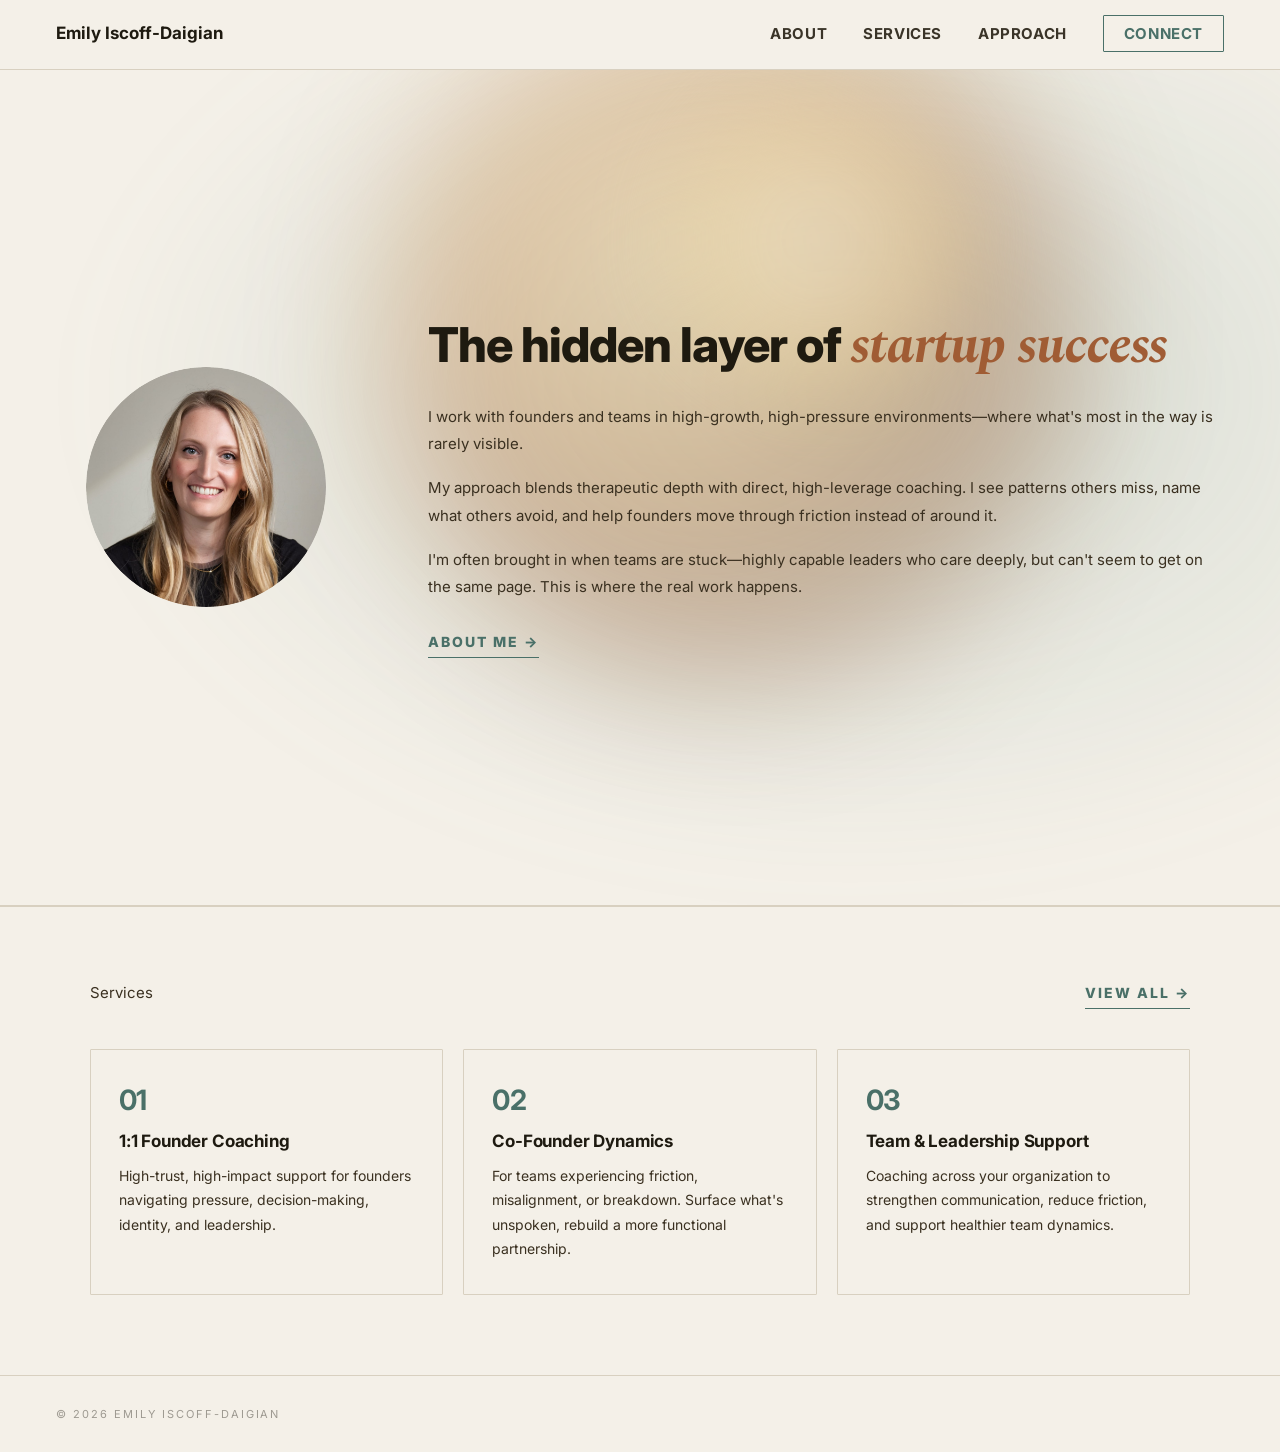
==== commit 21fe69e2: "Add services preview section to landing page Three bordered cards (01/02/03) summarising each servic" ====
--- a/index.html
+++ b/index.html
@@ -49,6 +49,30 @@
     </div>
   </section>
 
+  <section class="services-preview">
+    <div class="services-preview-header">
+      <span class="eyebrow">Services</span>
+      <a href="services.html" class="text-link">View all →</a>
+    </div>
+    <div class="services-preview-grid">
+      <a href="services.html" class="service-card">
+        <span class="service-num">01</span>
+        <h3>1:1 Founder Coaching</h3>
+        <p>High-trust, high-impact support for founders navigating pressure, decision-making, identity, and leadership.</p>
+      </a>
+      <a href="services.html" class="service-card">
+        <span class="service-num">02</span>
+        <h3>Co-Founder Dynamics</h3>
+        <p>For teams experiencing friction, misalignment, or breakdown. Surface what's unspoken, rebuild a more functional partnership.</p>
+      </a>
+      <a href="services.html" class="service-card">
+        <span class="service-num">03</span>
+        <h3>Team &amp; Leadership Support</h3>
+        <p>Coaching across your organization to strengthen communication, reduce friction, and support healthier team dynamics.</p>
+      </a>
+    </div>
+  </section>
+
   <footer class="site-footer">
     <p>&copy; 2026 Emily Iscoff-Daigian</p>
   </footer>
--- a/styles.css
+++ b/styles.css
@@ -2,7 +2,7 @@
    Emily Iscoff-Daigian — Executive Coaching Site
    ============================================================ */
 
-@import url('https://fonts.googleapis.com/css2?family=Inter:wght@400;600;700;800&family=Spectral:ital,wght@1,300&display=swap');
+@import url('https://fonts.googleapis.com/css2?family=Inter:wght@400;600;700;800&family=Spectral:ital,wght@1,700&display=swap');
 
 /* ------------------------------------------------------------
    Custom Properties
@@ -53,7 +53,13 @@
 a {
   color: inherit;
   text-decoration: none;
-}
+  -webkit-tap-highlight-color: transparent;
+}
+
+/* Remove focus outlines on all interactive elements */
+a:focus, a:focus-visible,
+button:focus, button:focus-visible,
+nav:focus, nav:focus-visible { outline: none; }
 
 /* ------------------------------------------------------------
    Typography
@@ -78,7 +84,7 @@
 
 .italic-accent {
   font-family: 'Spectral', serif;
-  font-weight: 300;
+  font-weight: 700;
   font-style: italic;
   color: var(--terracotta);
   font-size: 1.1em;
@@ -161,6 +167,7 @@
   background: none;
   border: none;
   padding: 4px;
+  outline: none;
 }
 
 .hamburger span {
@@ -248,8 +255,8 @@
 
 .text-link {
   font-family: 'Inter', sans-serif;
-  font-weight: 600;
-  font-size: 11px;
+  font-weight: 800;
+  font-size: 14px;
   text-transform: uppercase;
   letter-spacing: 0.14em;
   color: var(--coastal-sage);
@@ -354,8 +361,8 @@
 }
 
 .hero-text h1 {
-  font-size: 36px;
-  line-height: 1.15;
+  font-size: 48px;
+  line-height: 1.1;
   margin-bottom: 28px;
 }
 
@@ -450,6 +457,73 @@
   margin-top: 48px;
   padding-top: 48px;
   border-top: var(--border);
+}
+
+/* ------------------------------------------------------------
+   Services preview (landing page)
+   ------------------------------------------------------------ */
+.services-preview {
+  padding: 72px 56px 80px;
+  border-top: var(--border);
+}
+
+.services-preview-header {
+  display: flex;
+  align-items: baseline;
+  justify-content: space-between;
+  margin-bottom: 40px;
+  max-width: 1100px;
+  margin-left: auto;
+  margin-right: auto;
+}
+
+.services-preview-grid {
+  display: grid;
+  grid-template-columns: 1fr 1fr 1fr;
+  gap: 20px;
+  max-width: 1100px;
+  margin: 0 auto;
+}
+
+.service-card {
+  display: block;
+  padding: 36px 28px 32px;
+  border: var(--border);
+  border-radius: 1px;
+  text-decoration: none;
+  color: inherit;
+  transition: border-color 0.2s ease;
+}
+
+.service-card:hover {
+  border-color: var(--coastal-sage);
+}
+
+.service-num {
+  display: block;
+  font-family: 'Inter', sans-serif;
+  font-weight: 700;
+  font-size: 28px;
+  letter-spacing: -0.02em;
+  color: var(--coastal-sage);
+  margin-bottom: 16px;
+  line-height: 1;
+}
+
+.service-card h3 {
+  font-family: 'Inter', sans-serif;
+  font-weight: 700;
+  font-size: 17px;
+  letter-spacing: -0.01em;
+  line-height: 1.3;
+  color: var(--dark-earth);
+  margin-bottom: 12px;
+}
+
+.service-card p {
+  font-size: 14px;
+  line-height: 1.75;
+  color: var(--body-text);
 }
 
 /* ------------------------------------------------------------
@@ -511,6 +585,19 @@
     padding: 40px 24px 64px;
   }
 
+  .services-preview {
+    padding: 56px 24px 64px;
+  }
+
+  .services-preview-header {
+    margin-bottom: 28px;
+  }
+
+  .services-preview-grid {
+    grid-template-columns: 1fr;
+    gap: 12px;
+  }
+
   .site-footer {
     padding: 24px 24px;
   }
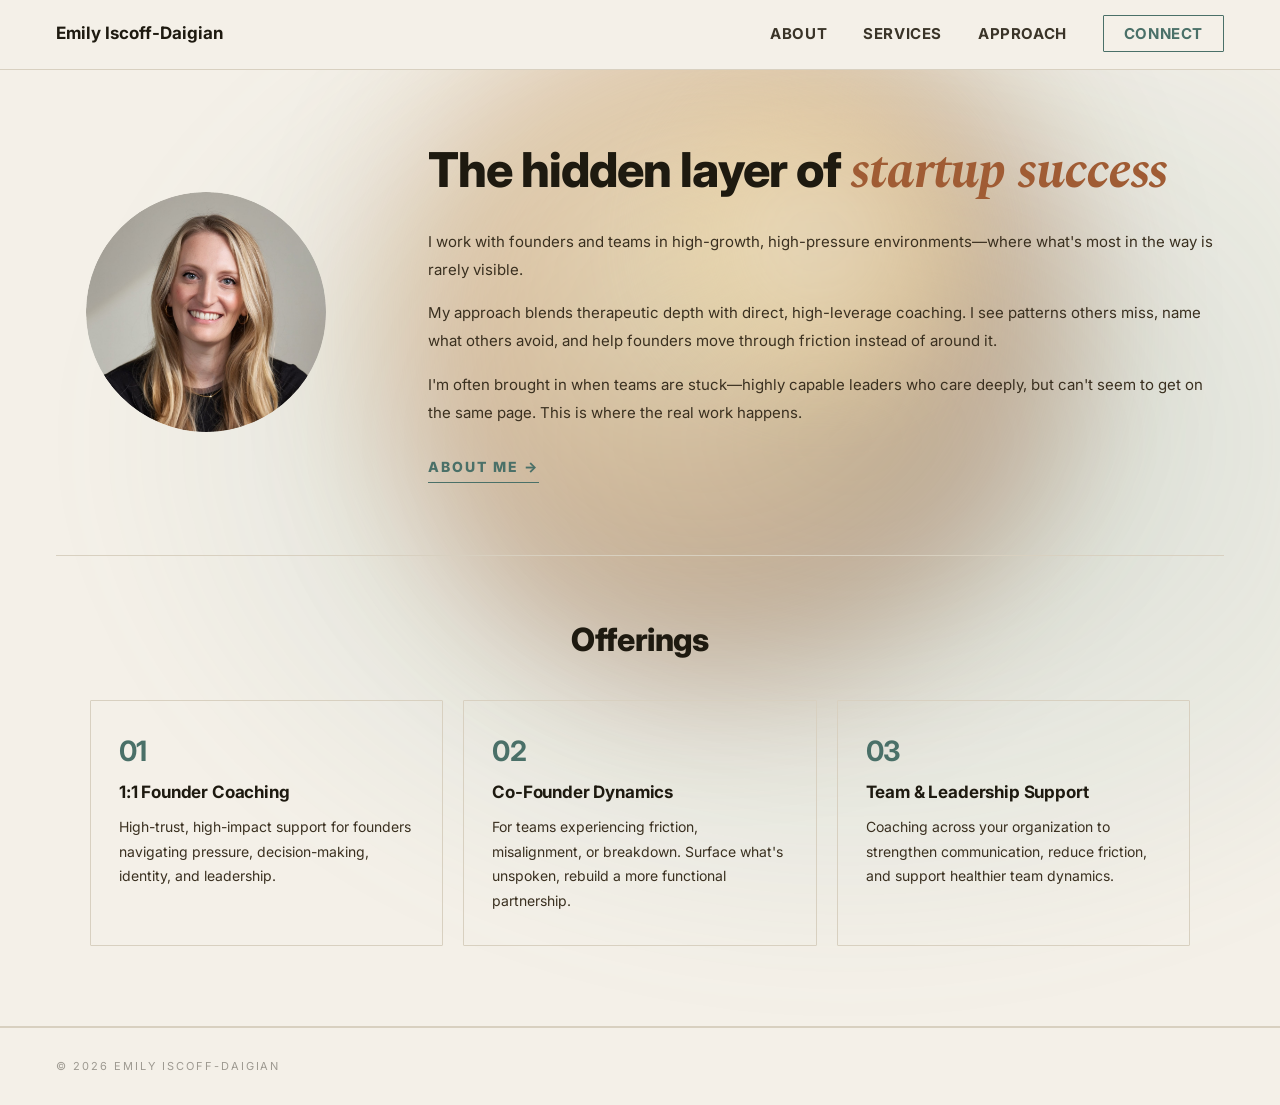
==== commit 28f47c0e: "Move service cards inside hero orb, rename to Offerings, center heading, remove View all link https:" ====
--- a/index.html
+++ b/index.html
@@ -36,41 +36,40 @@
       <div class="orb-layer-3"></div>
     </div>
 
-    <div class="hero-photo">
-      <img src="images/headshot.png" alt="Emily Iscoff-Daigian" class="hero-headshot" />
+    <div class="hero-main">
+      <div class="hero-photo">
+        <img src="images/headshot.png" alt="Emily Iscoff-Daigian" class="hero-headshot" />
+      </div>
+      <div class="hero-text">
+        <h1>The hidden layer of <em class="italic-accent">startup success</em></h1>
+        <p>I work with founders and teams in high-growth, high-pressure environments—where what's most in the way is rarely visible.</p>
+        <p>My approach blends therapeutic depth with direct, high-leverage coaching. I see patterns others miss, name what others avoid, and help founders move through friction instead of around it.</p>
+        <p>I'm often brought in when teams are stuck—highly capable leaders who care deeply, but can't seem to get on the same page. This is where the real work happens.</p>
+        <a href="about.html" class="text-link">About me →</a>
+      </div>
     </div>
 
-    <div class="hero-text">
-      <h1>The hidden layer of <em class="italic-accent">startup success</em></h1>
-      <p>I work with founders and teams in high-growth, high-pressure environments—where what's most in the way is rarely visible.</p>
-      <p>My approach blends therapeutic depth with direct, high-leverage coaching. I see patterns others miss, name what others avoid, and help founders move through friction instead of around it.</p>
-      <p>I'm often brought in when teams are stuck—highly capable leaders who care deeply, but can't seem to get on the same page. This is where the real work happens.</p>
-      <a href="about.html" class="text-link">About me →</a>
+    <div class="services-preview">
+      <h2 class="services-preview-title">Offerings</h2>
+      <div class="services-preview-grid">
+        <a href="services.html" class="service-card">
+          <span class="service-num">01</span>
+          <h3>1:1 Founder Coaching</h3>
+          <p>High-trust, high-impact support for founders navigating pressure, decision-making, identity, and leadership.</p>
+        </a>
+        <a href="services.html" class="service-card">
+          <span class="service-num">02</span>
+          <h3>Co-Founder Dynamics</h3>
+          <p>For teams experiencing friction, misalignment, or breakdown. Surface what's unspoken, rebuild a more functional partnership.</p>
+        </a>
+        <a href="services.html" class="service-card">
+          <span class="service-num">03</span>
+          <h3>Team &amp; Leadership Support</h3>
+          <p>Coaching across your organization to strengthen communication, reduce friction, and support healthier team dynamics.</p>
+        </a>
+      </div>
     </div>
-  </section>
 
-  <section class="services-preview">
-    <div class="services-preview-header">
-      <span class="eyebrow">Services</span>
-      <a href="services.html" class="text-link">View all →</a>
-    </div>
-    <div class="services-preview-grid">
-      <a href="services.html" class="service-card">
-        <span class="service-num">01</span>
-        <h3>1:1 Founder Coaching</h3>
-        <p>High-trust, high-impact support for founders navigating pressure, decision-making, identity, and leadership.</p>
-      </a>
-      <a href="services.html" class="service-card">
-        <span class="service-num">02</span>
-        <h3>Co-Founder Dynamics</h3>
-        <p>For teams experiencing friction, misalignment, or breakdown. Surface what's unspoken, rebuild a more functional partnership.</p>
-      </a>
-      <a href="services.html" class="service-card">
-        <span class="service-num">03</span>
-        <h3>Team &amp; Leadership Support</h3>
-        <p>Coaching across your organization to strengthen communication, reduce friction, and support healthier team dynamics.</p>
-      </a>
-    </div>
   </section>
 
   <footer class="site-footer">
--- a/styles.css
+++ b/styles.css
@@ -319,18 +319,23 @@
 .hero {
   position: relative;
   overflow: hidden;
-  padding: 72px 56px;
+  padding: 72px 56px 80px;
+  display: flex;
+  flex-direction: column;
+  gap: 72px;
+  border-bottom: var(--border);
+}
+
+.hero-main {
+  position: relative;
+  z-index: 1;
   display: grid;
   grid-template-columns: 300px 1fr;
   gap: 72px;
   align-items: center;
-  min-height: calc(100vh - 64px);
-  border-bottom: var(--border);
 }
 
 .hero-photo {
-  position: relative;
-  z-index: 1;
   display: flex;
   align-items: center;
   justify-content: center;
@@ -460,21 +465,23 @@
 }
 
 /* ------------------------------------------------------------
-   Services preview (landing page)
+   Services preview (landing page, inside hero orb zone)
    ------------------------------------------------------------ */
 .services-preview {
-  padding: 72px 56px 80px;
+  position: relative;
+  z-index: 1;
   border-top: var(--border);
-}
-
-.services-preview-header {
-  display: flex;
-  align-items: baseline;
-  justify-content: space-between;
+  padding-top: 64px;
+}
+
+.services-preview-title {
+  font-family: 'Inter', sans-serif;
+  font-weight: 800;
+  font-size: 32px;
+  letter-spacing: -0.02em;
+  color: var(--dark-earth);
+  text-align: center;
   margin-bottom: 40px;
-  max-width: 1100px;
-  margin-left: auto;
-  margin-right: auto;
 }
 
 .services-preview-grid {
@@ -563,9 +570,12 @@
   }
 
   .hero {
+    padding: 48px 24px 64px;
+    gap: 48px;
+  }
+
+  .hero-main {
     grid-template-columns: 1fr;
-    padding: 48px 24px 64px;
-    min-height: auto;
     gap: 36px;
   }
 
@@ -586,11 +596,7 @@
   }
 
   .services-preview {
-    padding: 56px 24px 64px;
-  }
-
-  .services-preview-header {
-    margin-bottom: 28px;
+    padding-top: 40px;
   }
 
   .services-preview-grid {
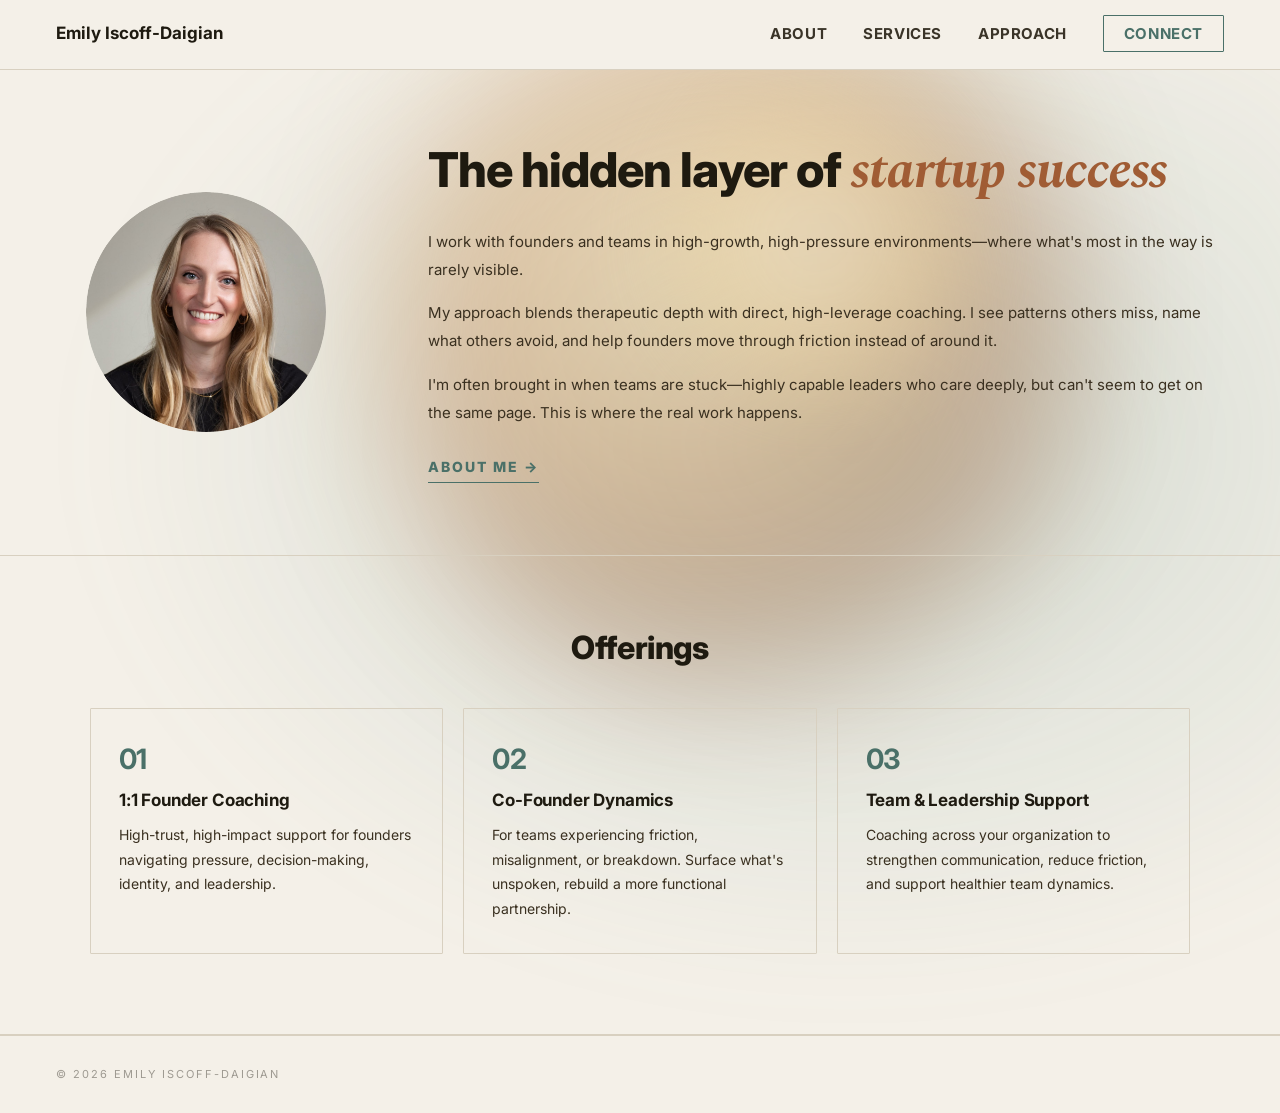
==== commit 72673793: "Separate hero and offerings into sibling sections sharing one orb wrapper https://claude.ai/code/ses" ====
--- a/index.html
+++ b/index.html
@@ -29,14 +29,14 @@
     <a href="contact.html">Connect</a>
   </div>
 
-  <section class="hero">
+  <div class="hero-wrapper">
     <div class="orb-wrapper">
       <div class="orb-layer-1"></div>
       <div class="orb-layer-2"></div>
       <div class="orb-layer-3"></div>
     </div>
 
-    <div class="hero-main">
+    <section class="hero">
       <div class="hero-photo">
         <img src="images/headshot.png" alt="Emily Iscoff-Daigian" class="hero-headshot" />
       </div>
@@ -47,9 +47,9 @@
         <p>I'm often brought in when teams are stuck—highly capable leaders who care deeply, but can't seem to get on the same page. This is where the real work happens.</p>
         <a href="about.html" class="text-link">About me →</a>
       </div>
-    </div>
+    </section>
 
-    <div class="services-preview">
+    <section class="services-preview">
       <h2 class="services-preview-title">Offerings</h2>
       <div class="services-preview-grid">
         <a href="services.html" class="service-card">
@@ -68,9 +68,8 @@
           <p>Coaching across your organization to strengthen communication, reduce friction, and support healthier team dynamics.</p>
         </a>
       </div>
-    </div>
-
-  </section>
+    </section>
+  </div>
 
   <footer class="site-footer">
     <p>&copy; 2026 Emily Iscoff-Daigian</p>
--- a/styles.css
+++ b/styles.css
@@ -316,23 +316,22 @@
 /* ------------------------------------------------------------
    Landing page — two-column hero
    ------------------------------------------------------------ */
+/* Orb wrapper shared by hero + offerings */
+.hero-wrapper {
+  position: relative;
+  overflow: hidden;
+  border-bottom: var(--border);
+}
+
 .hero {
   position: relative;
-  overflow: hidden;
-  padding: 72px 56px 80px;
-  display: flex;
-  flex-direction: column;
-  gap: 72px;
-  border-bottom: var(--border);
-}
-
-.hero-main {
-  position: relative;
   z-index: 1;
+  padding: 72px 56px;
   display: grid;
   grid-template-columns: 300px 1fr;
   gap: 72px;
   align-items: center;
+  border-bottom: var(--border);
 }
 
 .hero-photo {
@@ -465,13 +464,12 @@
 }
 
 /* ------------------------------------------------------------
-   Services preview (landing page, inside hero orb zone)
+   Services preview (landing page, shares orb with hero)
    ------------------------------------------------------------ */
 .services-preview {
   position: relative;
   z-index: 1;
-  border-top: var(--border);
-  padding-top: 64px;
+  padding: 72px 56px 80px;
 }
 
 .services-preview-title {
@@ -570,12 +568,8 @@
   }
 
   .hero {
-    padding: 48px 24px 64px;
-    gap: 48px;
-  }
-
-  .hero-main {
     grid-template-columns: 1fr;
+    padding: 48px 24px 56px;
     gap: 36px;
   }
 
@@ -596,7 +590,7 @@
   }
 
   .services-preview {
-    padding-top: 40px;
+    padding: 48px 24px 64px;
   }
 
   .services-preview-grid {
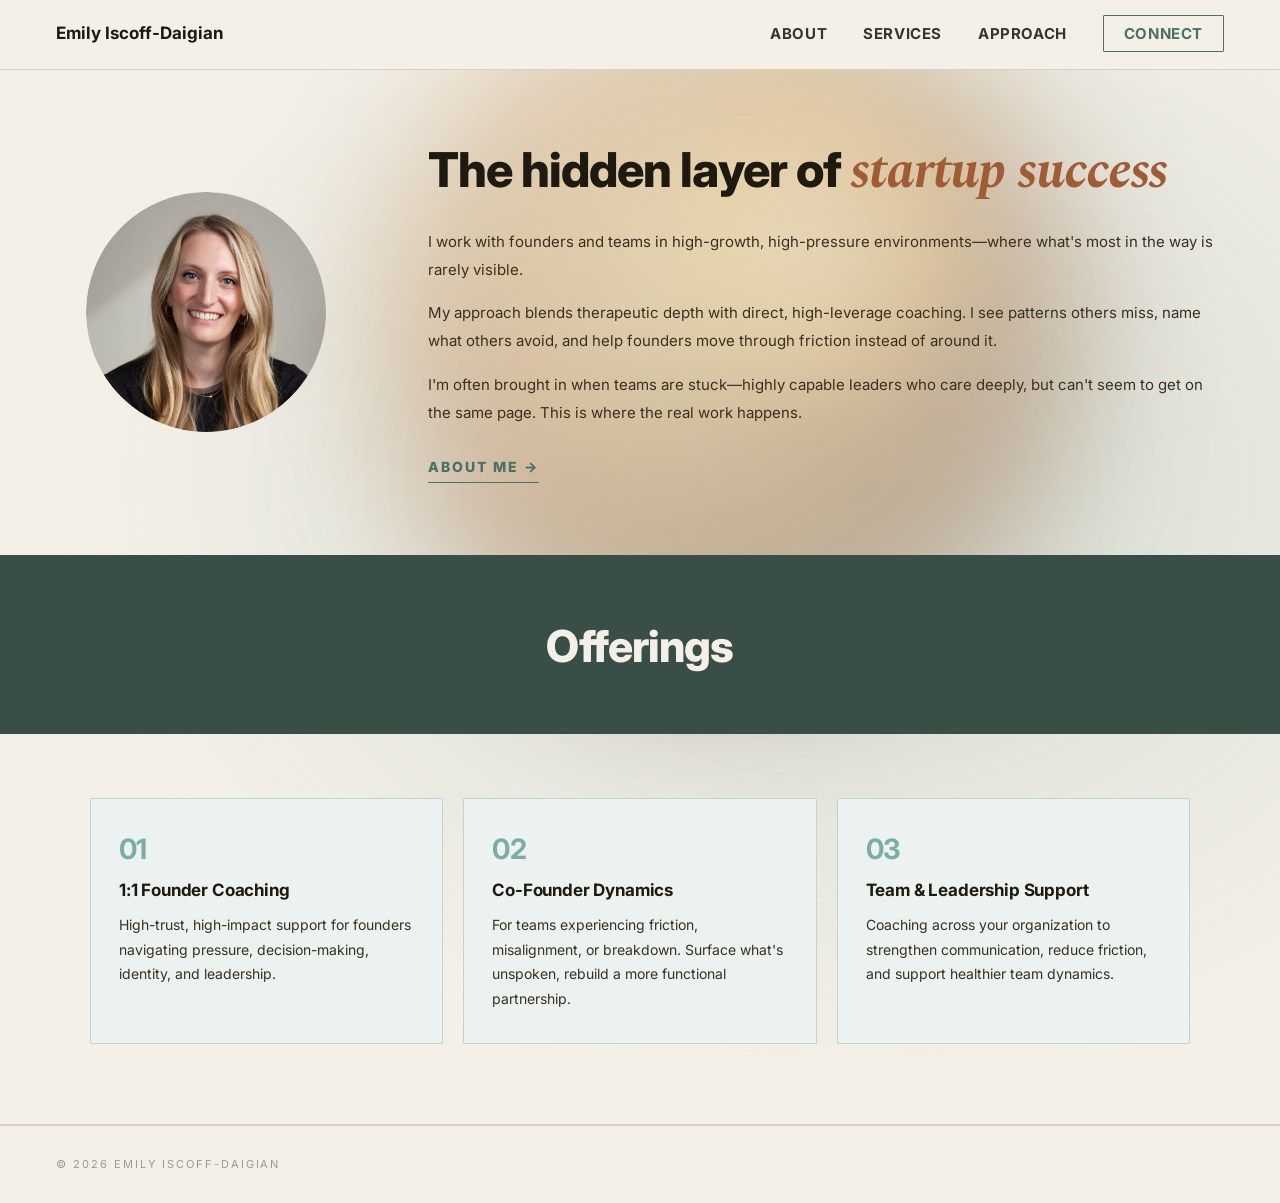
==== commit f1fbb612: "Add deep teal Offerings header band above orb layer https://claude.ai/code/session_013zcBgqRzsQoxGCv" ====
--- a/index.html
+++ b/index.html
@@ -50,23 +50,27 @@
     </section>
 
     <section class="services-preview">
-      <h2 class="services-preview-title">Offerings</h2>
-      <div class="services-preview-grid">
-        <a href="services.html" class="service-card">
-          <span class="service-num">01</span>
-          <h3>1:1 Founder Coaching</h3>
-          <p>High-trust, high-impact support for founders navigating pressure, decision-making, identity, and leadership.</p>
-        </a>
-        <a href="services.html" class="service-card">
-          <span class="service-num">02</span>
-          <h3>Co-Founder Dynamics</h3>
-          <p>For teams experiencing friction, misalignment, or breakdown. Surface what's unspoken, rebuild a more functional partnership.</p>
-        </a>
-        <a href="services.html" class="service-card">
-          <span class="service-num">03</span>
-          <h3>Team &amp; Leadership Support</h3>
-          <p>Coaching across your organization to strengthen communication, reduce friction, and support healthier team dynamics.</p>
-        </a>
+      <div class="offerings-header">
+        <h2 class="services-preview-title">Offerings</h2>
+      </div>
+      <div class="services-preview-grid-wrap">
+        <div class="services-preview-grid">
+          <a href="services.html" class="service-card">
+            <span class="service-num">01</span>
+            <h3>1:1 Founder Coaching</h3>
+            <p>High-trust, high-impact support for founders navigating pressure, decision-making, identity, and leadership.</p>
+          </a>
+          <a href="services.html" class="service-card">
+            <span class="service-num">02</span>
+            <h3>Co-Founder Dynamics</h3>
+            <p>For teams experiencing friction, misalignment, or breakdown. Surface what's unspoken, rebuild a more functional partnership.</p>
+          </a>
+          <a href="services.html" class="service-card">
+            <span class="service-num">03</span>
+            <h3>Team &amp; Leadership Support</h3>
+            <p>Coaching across your organization to strengthen communication, reduce friction, and support healthier team dynamics.</p>
+          </a>
+        </div>
       </div>
     </section>
   </div>
--- a/styles.css
+++ b/styles.css
@@ -331,7 +331,6 @@
   grid-template-columns: 300px 1fr;
   gap: 72px;
   align-items: center;
-  border-bottom: var(--border);
 }
 
 .hero-photo {
@@ -469,17 +468,27 @@
 .services-preview {
   position: relative;
   z-index: 1;
-  padding: 72px 56px 80px;
+}
+
+.offerings-header {
+  position: relative;
+  z-index: 2;
+  background: var(--deep-teal);
+  padding: 64px 56px 60px;
+  text-align: center;
 }
 
 .services-preview-title {
   font-family: 'Inter', sans-serif;
   font-weight: 800;
-  font-size: 32px;
+  font-size: 44px;
   letter-spacing: -0.02em;
-  color: var(--dark-earth);
-  text-align: center;
-  margin-bottom: 40px;
+  color: var(--linen);
+  margin: 0;
+}
+
+.services-preview-grid-wrap {
+  padding: 64px 56px 80px;
 }
 
 .services-preview-grid {
@@ -493,15 +502,17 @@
 .service-card {
   display: block;
   padding: 36px 28px 32px;
-  border: var(--border);
+  border: 0.5px solid #C2D4D0;
   border-radius: 1px;
+  background: #EBF2EF;
   text-decoration: none;
   color: inherit;
-  transition: border-color 0.2s ease;
+  transition: border-color 0.2s ease, background 0.2s ease;
 }
 
 .service-card:hover {
   border-color: var(--coastal-sage);
+  background: #E2EDEA;
 }
 
 .service-num {
@@ -510,7 +521,7 @@
   font-weight: 700;
   font-size: 28px;
   letter-spacing: -0.02em;
-  color: var(--coastal-sage);
+  color: #7AADA6;
   margin-bottom: 16px;
   line-height: 1;
 }
@@ -589,8 +600,12 @@
     padding: 40px 24px 64px;
   }
 
-  .services-preview {
-    padding: 48px 24px 64px;
+  .offerings-header {
+    padding: 48px 24px 44px;
+  }
+
+  .services-preview-grid-wrap {
+    padding: 40px 24px 56px;
   }
 
   .services-preview-grid {
